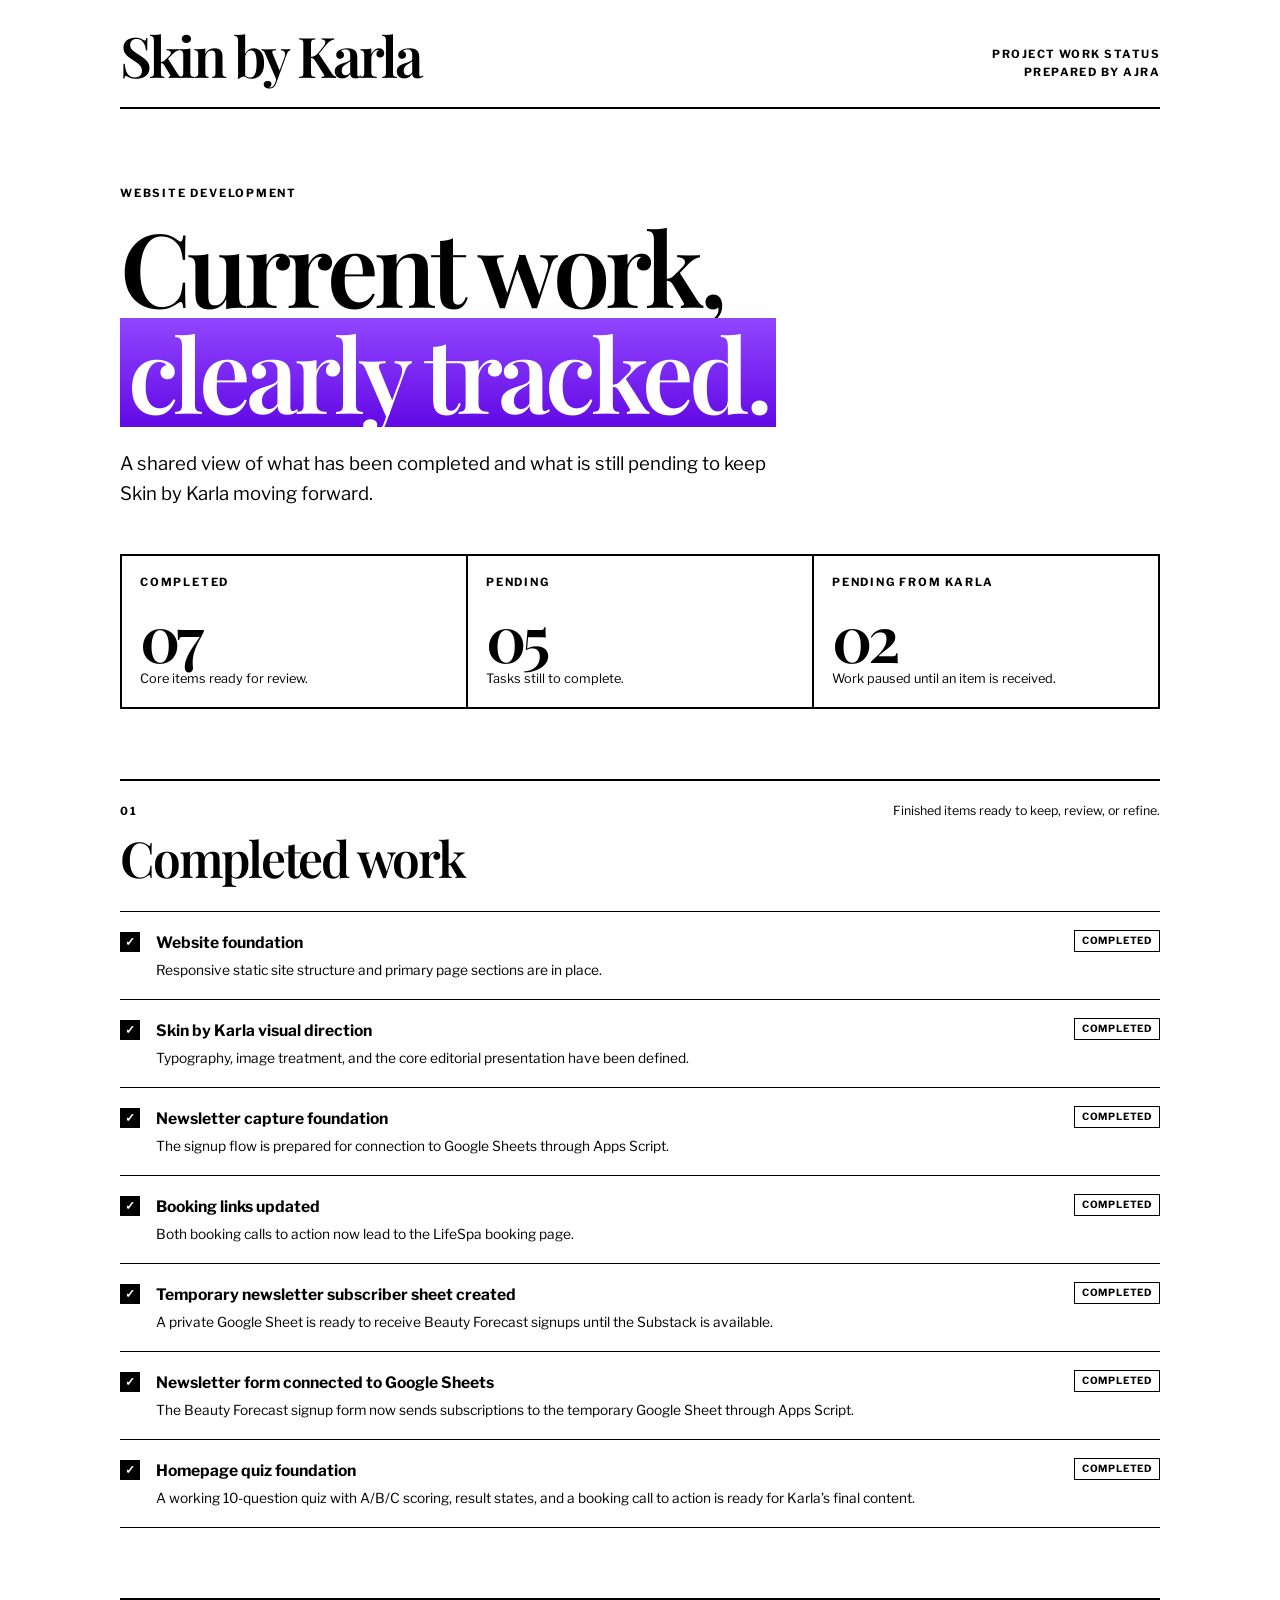
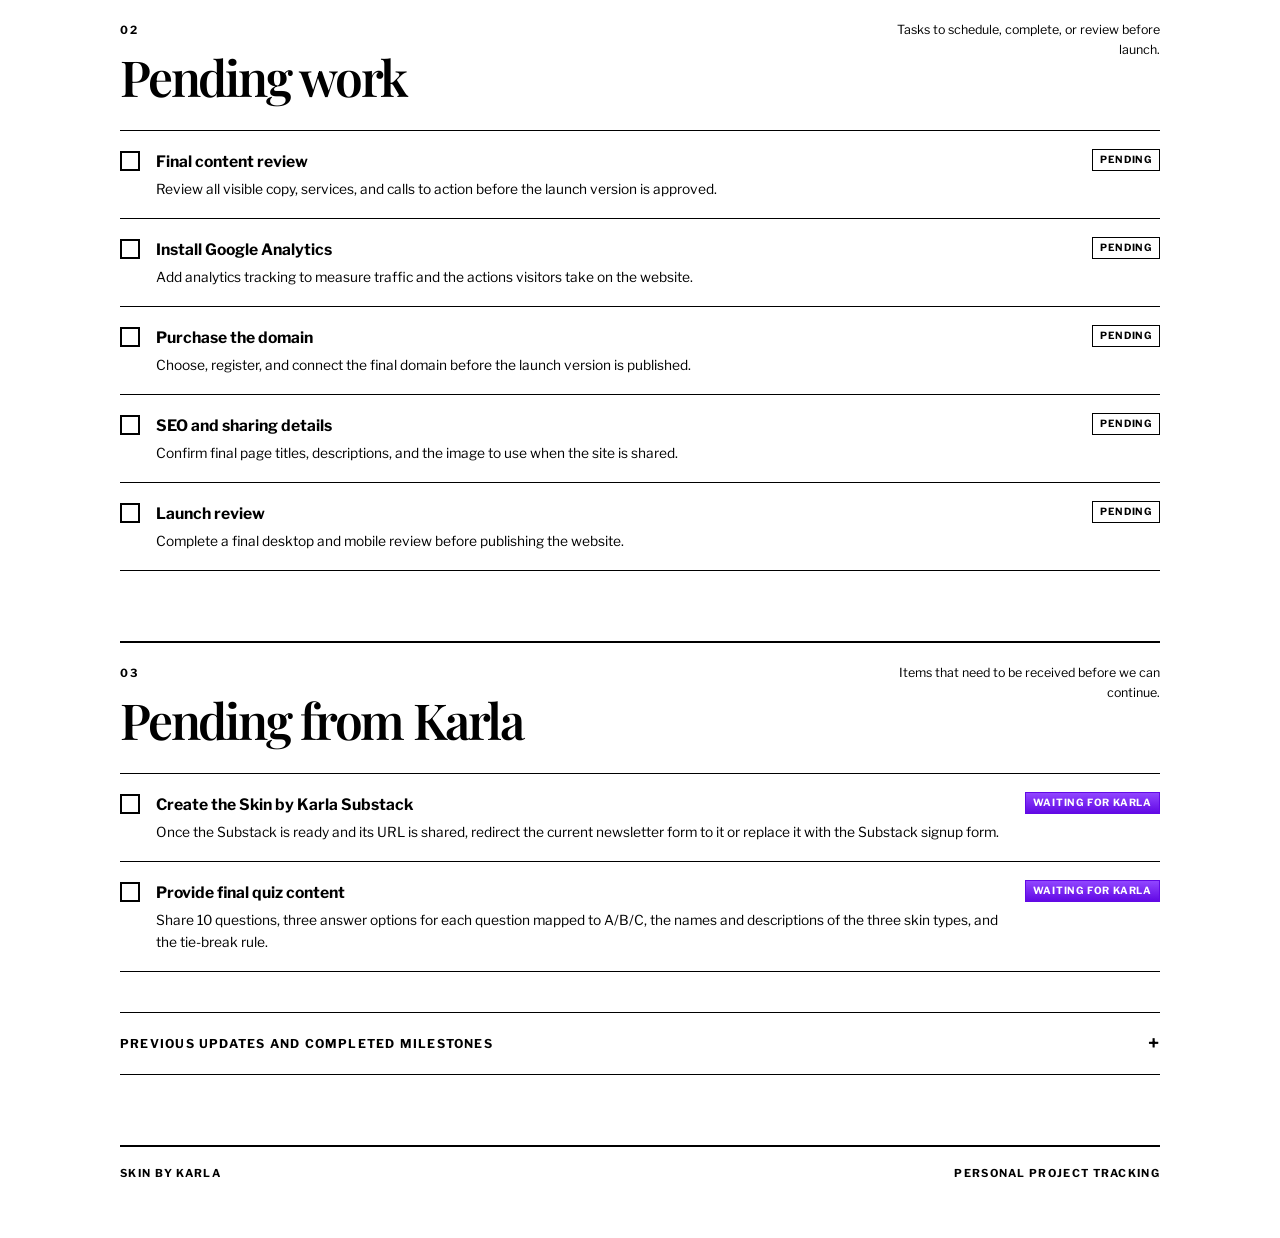
==== work-status.html @ 8db3fab6 "Add newsletter capture and skin quiz" ====
<!doctype html>
<html lang="en">
  <head>
    <meta charset="utf-8">
    <meta name="viewport" content="width=device-width, initial-scale=1">
    <meta name="robots" content="noindex, nofollow">
    <title>Skin by Karla | Work Status</title>
    <link rel="preconnect" href="https://fonts.googleapis.com">
    <link rel="preconnect" href="https://fonts.gstatic.com" crossorigin>
    <link
      href="https://fonts.googleapis.com/css2?family=Libre+Franklin:wght@400;500;600;700&family=Playfair+Display:wght@500;600;700&display=swap"
      rel="stylesheet">
    <style>
      :root {
        --black: #000;
        --white: #fff;
        --accent: linear-gradient(180deg, #9146ff 0%, #6209e5 100%);
        --serif: "Playfair Display", Georgia, serif;
        --sans: "Libre Franklin", Arial, sans-serif;
      }

      * {
        box-sizing: border-box;
      }

      html {
        background: var(--white);
        color: var(--black);
        font-family: var(--sans);
      }

      body {
        margin: 0;
        background: var(--white);
        color: var(--black);
        font-size: 16px;
        line-height: 1.6;
        -webkit-font-smoothing: antialiased;
      }

      a {
        color: var(--black);
        text-decoration-color: #6209e5;
        text-decoration-thickness: 2px;
        text-underline-offset: 3px;
      }

      a:hover,
      a:focus-visible {
        color: #6209e5;
      }

      .page {
        width: min(100% - 40px, 1040px);
        margin: 0 auto;
        padding: 28px 0 56px;
      }

      .header {
        display: flex;
        align-items: flex-end;
        justify-content: space-between;
        gap: 24px;
        padding-bottom: 26px;
        border-bottom: 2px solid var(--black);
      }

      .brand {
        margin: 0;
        font-family: var(--serif);
        font-size: clamp(2rem, 5vw, 3.5rem);
        font-weight: 600;
        letter-spacing: -0.05em;
        line-height: 0.95;
      }

      .meta {
        margin: 0;
        font-size: 0.7rem;
        font-weight: 700;
        letter-spacing: 0.13em;
        line-height: 1.55;
        text-align: right;
        text-transform: uppercase;
      }

      main {
        padding-top: clamp(36px, 7vw, 76px);
      }

      .eyebrow,
      .section-label {
        margin: 0 0 12px;
        font-size: 0.7rem;
        font-weight: 700;
        letter-spacing: 0.16em;
        text-transform: uppercase;
      }

      h1,
      h2,
      h3 {
        margin: 0;
        color: var(--black);
      }

      h1,
      h2 {
        font-family: var(--serif);
        font-weight: 600;
        letter-spacing: -0.045em;
        line-height: 1;
      }

      h1 {
        max-width: 800px;
        font-size: clamp(3rem, 8vw, 6.6rem);
      }

      h2 {
        font-size: clamp(2rem, 4vw, 3.1rem);
      }

      h3 {
        font-family: var(--sans);
        font-size: 0.78rem;
        font-weight: 700;
        letter-spacing: 0.1em;
        text-transform: uppercase;
      }

      .intro {
        max-width: 650px;
        margin: 22px 0 0;
        font-size: clamp(1rem, 1.7vw, 1.16rem);
      }

      .status-overview {
        display: grid;
        grid-template-columns: repeat(3, 1fr);
        margin: 46px 0 0;
        border-top: 2px solid var(--black);
        border-left: 2px solid var(--black);
      }

      .status-card {
        min-height: 150px;
        padding: 18px;
        border-right: 2px solid var(--black);
        border-bottom: 2px solid var(--black);
      }

      .status-card__value {
        display: block;
        margin: 18px 0 4px;
        font-family: var(--serif);
        font-size: clamp(2.8rem, 5vw, 4.5rem);
        font-weight: 600;
        letter-spacing: -0.06em;
        line-height: 0.85;
      }

      .status-card__copy {
        margin: 0;
        font-size: 0.8rem;
      }

      .highlight {
        display: inline-block;
        padding: 3px 8px 4px;
        color: var(--white);
        background: var(--accent);
      }

      .section {
        margin-top: 70px;
        padding-top: 20px;
        border-top: 2px solid var(--black);
      }

      .section-heading {
        display: flex;
        align-items: baseline;
        justify-content: space-between;
        gap: 24px;
        margin-bottom: 28px;
      }

      .section-note {
        max-width: 300px;
        margin: 0;
        font-size: 0.78rem;
        text-align: right;
      }

      .task-list {
        margin: 0;
        padding: 0;
        list-style: none;
        border-top: 1px solid var(--black);
      }

      .task {
        display: grid;
        grid-template-columns: auto minmax(0, 1fr) auto;
        gap: 16px;
        align-items: start;
        padding: 18px 0;
        border-bottom: 1px solid var(--black);
      }

      .task-marker {
        display: grid;
        place-items: center;
        width: 20px;
        height: 20px;
        margin-top: 2px;
        border: 2px solid var(--black);
        font-size: 0.75rem;
        font-weight: 700;
        line-height: 1;
      }

      .task--done .task-marker {
        color: var(--white);
        background: var(--black);
      }

      .task-title,
      .task-copy {
        margin: 0;
      }

      .task-title {
        font-size: 0.98rem;
        font-weight: 700;
      }

      .task-copy {
        margin-top: 4px;
        font-size: 0.86rem;
      }

      .task-status {
        padding: 4px 7px;
        border: 1px solid var(--black);
        font-size: 0.62rem;
        font-weight: 700;
        letter-spacing: 0.08em;
        line-height: 1.2;
        text-align: center;
        text-transform: uppercase;
        white-space: nowrap;
      }

      .task-status--client {
        color: var(--white);
        border-color: #6209e5;
        background: var(--accent);
      }

      .archive {
        margin-top: 40px;
        border-top: 1px solid var(--black);
        border-bottom: 1px solid var(--black);
      }

      .archive summary {
        display: flex;
        align-items: center;
        justify-content: space-between;
        gap: 18px;
        padding: 15px 0;
        cursor: pointer;
        font-size: 0.76rem;
        font-weight: 700;
        letter-spacing: 0.1em;
        list-style: none;
        text-transform: uppercase;
      }

      .archive summary::-webkit-details-marker {
        display: none;
      }

      .archive summary::after {
        content: "+";
        font-size: 1.2rem;
      }

      .archive[open] summary::after {
        content: "−";
      }

      .archive__content {
        padding: 4px 0 22px;
      }

      .archive__content p {
        max-width: 700px;
        margin: 0;
        font-size: 0.9rem;
      }

      .footer {
        display: flex;
        justify-content: space-between;
        gap: 20px;
        margin-top: 70px;
        padding-top: 18px;
        border-top: 2px solid var(--black);
        font-size: 0.68rem;
        font-weight: 700;
        letter-spacing: 0.12em;
        text-transform: uppercase;
      }

      @media (max-width: 700px) {
        .page {
          width: min(100% - 28px, 1040px);
          padding-top: 20px;
        }

        .header,
        .section-heading,
        .footer {
          align-items: flex-start;
          flex-direction: column;
        }

        .meta,
        .section-note {
          text-align: left;
        }

        .status-overview {
          grid-template-columns: 1fr;
        }

        .section {
          margin-top: 52px;
        }

        .task {
          grid-template-columns: auto minmax(0, 1fr);
        }

        .task-status {
          grid-column: 2;
          justify-self: start;
          margin-top: -8px;
        }
      }

      @media print {
        .page {
          width: auto;
          padding: 0;
        }

        .section {
          break-inside: avoid;
        }
      }
    </style>
  </head>
  <body>
    <div class="page">
      <header class="header">
        <p class="brand">Skin by Karla</p>
        <p class="meta">Project work status<br>Prepared by AJRA</p>
      </header>

      <main>
        <p class="eyebrow">Website development</p>
        <h1>Current work,<br><span class="highlight">clearly tracked.</span></h1>
        <p class="intro">
          A shared view of what has been completed and what is still pending to
          keep Skin by Karla moving forward.
        </p>

        <section class="status-overview" aria-label="Project overview">
          <article class="status-card">
            <p class="section-label">Completed</p>
            <strong class="status-card__value">07</strong>
            <p class="status-card__copy">Core items ready for review.</p>
          </article>
          <article class="status-card">
            <p class="section-label">Pending</p>
            <strong class="status-card__value">05</strong>
            <p class="status-card__copy">Tasks still to complete.</p>
          </article>
          <article class="status-card">
            <p class="section-label">Pending from Karla</p>
            <strong class="status-card__value">02</strong>
            <p class="status-card__copy">Work paused until an item is received.</p>
          </article>
        </section>

        <section class="section" aria-labelledby="completed-title">
          <div class="section-heading">
            <div>
              <p class="section-label">01</p>
              <h2 id="completed-title">Completed work</h2>
            </div>
            <p class="section-note">Finished items ready to keep, review, or refine.</p>
          </div>
          <ul class="task-list">
            <li class="task task--done">
              <span class="task-marker" aria-label="Completed">✓</span>
              <div>
                <p class="task-title">Website foundation</p>
                <p class="task-copy">Responsive static site structure and primary page sections are in place.</p>
              </div>
              <span class="task-status">Completed</span>
            </li>
            <li class="task task--done">
              <span class="task-marker" aria-label="Completed">✓</span>
              <div>
                <p class="task-title">Skin by Karla visual direction</p>
                <p class="task-copy">Typography, image treatment, and the core editorial presentation have been defined.</p>
              </div>
              <span class="task-status">Completed</span>
            </li>
            <li class="task task--done">
              <span class="task-marker" aria-label="Completed">✓</span>
              <div>
                <p class="task-title">Newsletter capture foundation</p>
                <p class="task-copy">The signup flow is prepared for connection to Google Sheets through Apps Script.</p>
              </div>
              <span class="task-status">Completed</span>
            </li>
            <li class="task task--done">
              <span class="task-marker" aria-label="Completed">✓</span>
              <div>
                <p class="task-title">Booking links updated</p>
                <p class="task-copy">Both booking calls to action now lead to the LifeSpa booking page.</p>
              </div>
              <span class="task-status">Completed</span>
            </li>
            <li class="task task--done">
              <span class="task-marker" aria-label="Completed">✓</span>
              <div>
                <p class="task-title">Temporary newsletter subscriber sheet created</p>
                <p class="task-copy">A private Google Sheet is ready to receive Beauty Forecast signups until the Substack is available.</p>
              </div>
              <span class="task-status">Completed</span>
            </li>
            <li class="task task--done">
              <span class="task-marker" aria-label="Completed">✓</span>
              <div>
                <p class="task-title">Newsletter form connected to Google Sheets</p>
                <p class="task-copy">The Beauty Forecast signup form now sends subscriptions to the temporary Google Sheet through Apps Script.</p>
              </div>
              <span class="task-status">Completed</span>
            </li>
            <li class="task task--done">
              <span class="task-marker" aria-label="Completed">✓</span>
              <div>
                <p class="task-title">Homepage quiz foundation</p>
                <p class="task-copy">A working 10-question quiz with A/B/C scoring, result states, and a booking call to action is ready for Karla’s final content.</p>
              </div>
              <span class="task-status">Completed</span>
            </li>
          </ul>
        </section>

        <section class="section" aria-labelledby="pending-title">
          <div class="section-heading">
            <div>
              <p class="section-label">02</p>
              <h2 id="pending-title">Pending work</h2>
            </div>
            <p class="section-note">Tasks to schedule, complete, or review before launch.</p>
          </div>
          <ul class="task-list">
            <li class="task">
              <span class="task-marker" aria-label="Pending"></span>
              <div>
                <p class="task-title">Final content review</p>
                <p class="task-copy">Review all visible copy, services, and calls to action before the launch version is approved.</p>
              </div>
              <span class="task-status">Pending</span>
            </li>
            <li class="task">
              <span class="task-marker" aria-label="Pending"></span>
              <div>
                <p class="task-title">Install Google Analytics</p>
                <p class="task-copy">Add analytics tracking to measure traffic and the actions visitors take on the website.</p>
              </div>
              <span class="task-status">Pending</span>
            </li>
            <li class="task">
              <span class="task-marker" aria-label="Pending"></span>
              <div>
                <p class="task-title">Purchase the domain</p>
                <p class="task-copy">Choose, register, and connect the final domain before the launch version is published.</p>
              </div>
              <span class="task-status">Pending</span>
            </li>
            <li class="task">
              <span class="task-marker" aria-label="Pending"></span>
              <div>
                <p class="task-title">SEO and sharing details</p>
                <p class="task-copy">Confirm final page titles, descriptions, and the image to use when the site is shared.</p>
              </div>
              <span class="task-status">Pending</span>
            </li>
            <li class="task">
              <span class="task-marker" aria-label="Pending"></span>
              <div>
                <p class="task-title">Launch review</p>
                <p class="task-copy">Complete a final desktop and mobile review before publishing the website.</p>
              </div>
              <span class="task-status">Pending</span>
            </li>
          </ul>
        </section>

        <section class="section" aria-labelledby="karla-pending-title">
          <div class="section-heading">
            <div>
              <p class="section-label">03</p>
              <h2 id="karla-pending-title">Pending from Karla</h2>
            </div>
            <p class="section-note">Items that need to be received before we can continue.</p>
          </div>
          <ul class="task-list">
            <li class="task">
              <span class="task-marker" aria-label="Waiting for Karla"></span>
              <div>
                <p class="task-title">Create the Skin by Karla Substack</p>
                <p class="task-copy">Once the Substack is ready and its URL is shared, redirect the current newsletter form to it or replace it with the Substack signup form.</p>
              </div>
              <span class="task-status task-status--client">Waiting for Karla</span>
            </li>
            <li class="task">
              <span class="task-marker" aria-label="Waiting for Karla"></span>
              <div>
                <p class="task-title">Provide final quiz content</p>
                <p class="task-copy">Share 10 questions, three answer options for each question mapped to A/B/C, the names and descriptions of the three skin types, and the tie-break rule.</p>
              </div>
              <span class="task-status task-status--client">Waiting for Karla</span>
            </li>
          </ul>
        </section>

        <details class="archive">
          <summary>Previous updates and completed milestones</summary>
          <div class="archive__content">
            <p>
              Add older meeting notes or superseded tasks here, keeping the main
              page focused only on current work, approvals, and active decisions.
            </p>
          </div>
        </details>
      </main>

      <footer class="footer">
        <span>Skin by Karla</span>
        <span>Personal project tracking</span>
      </footer>
    </div>
  </body>
</html>
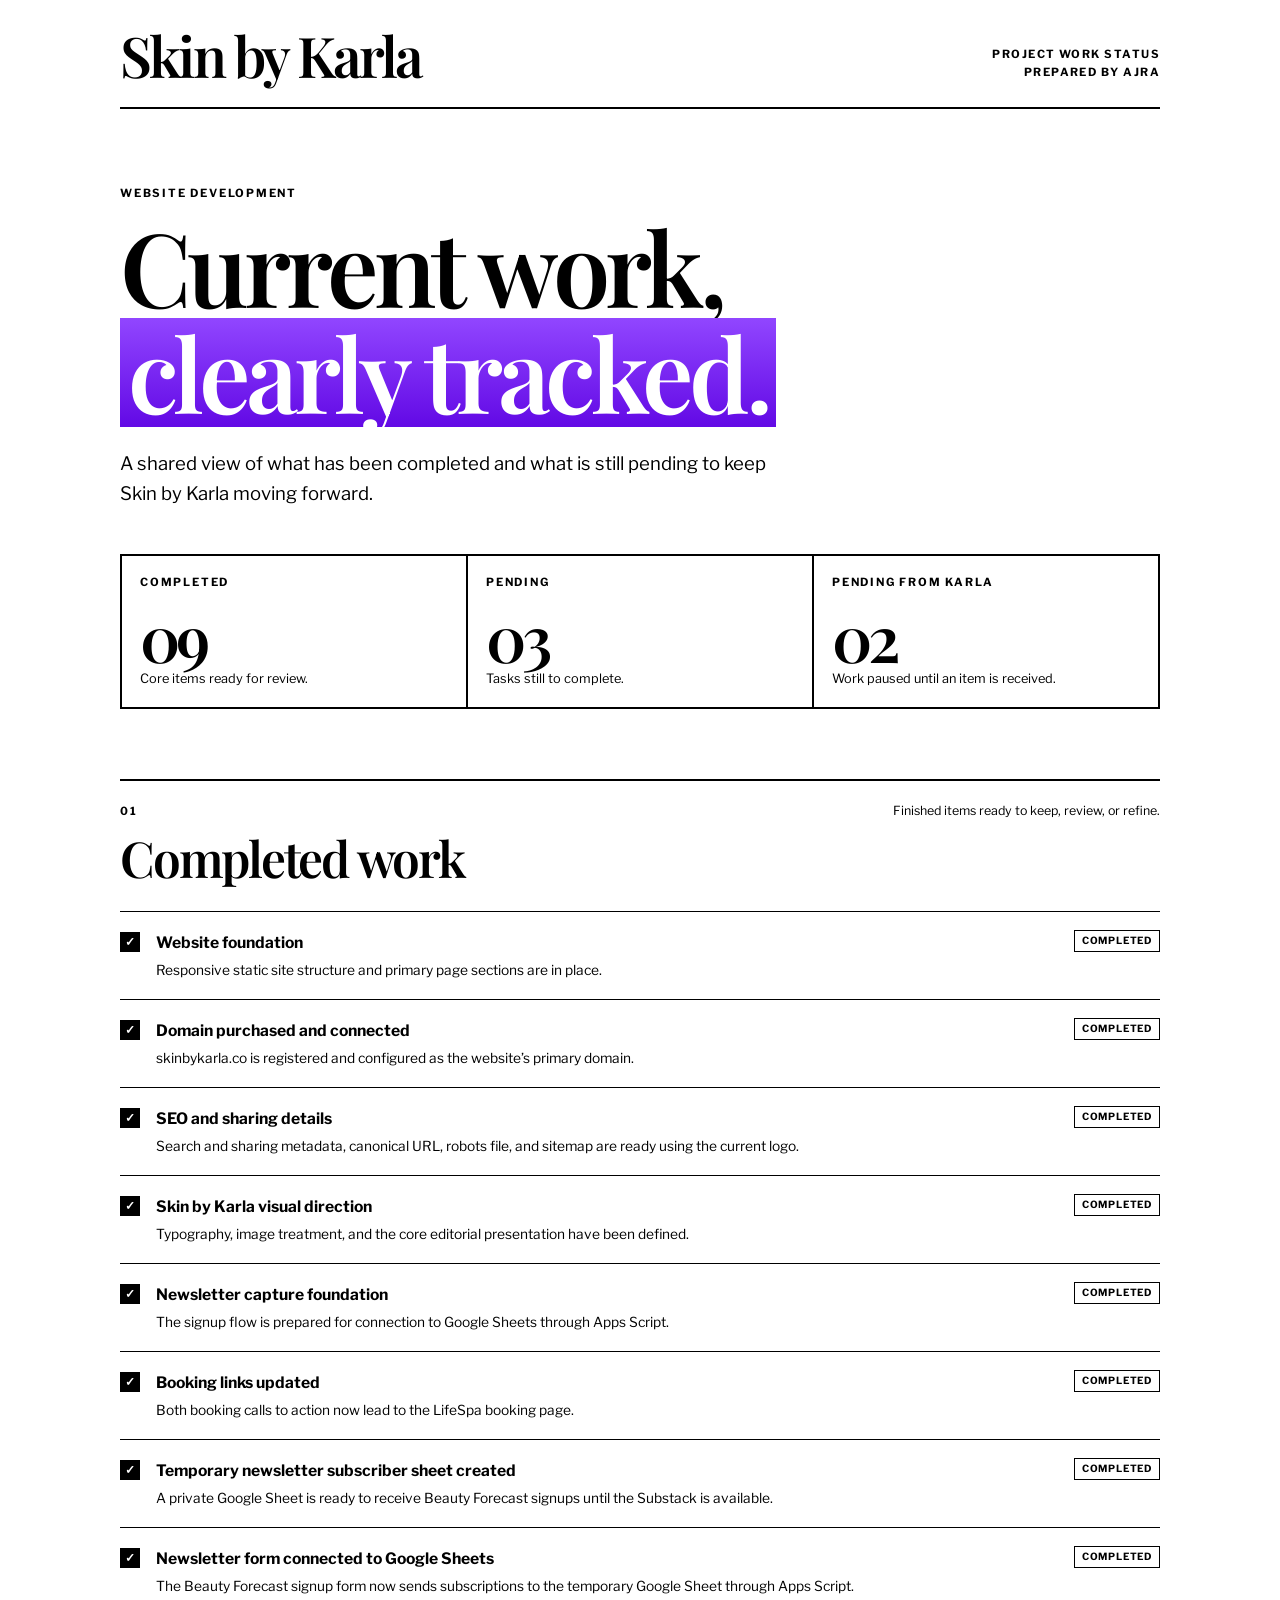
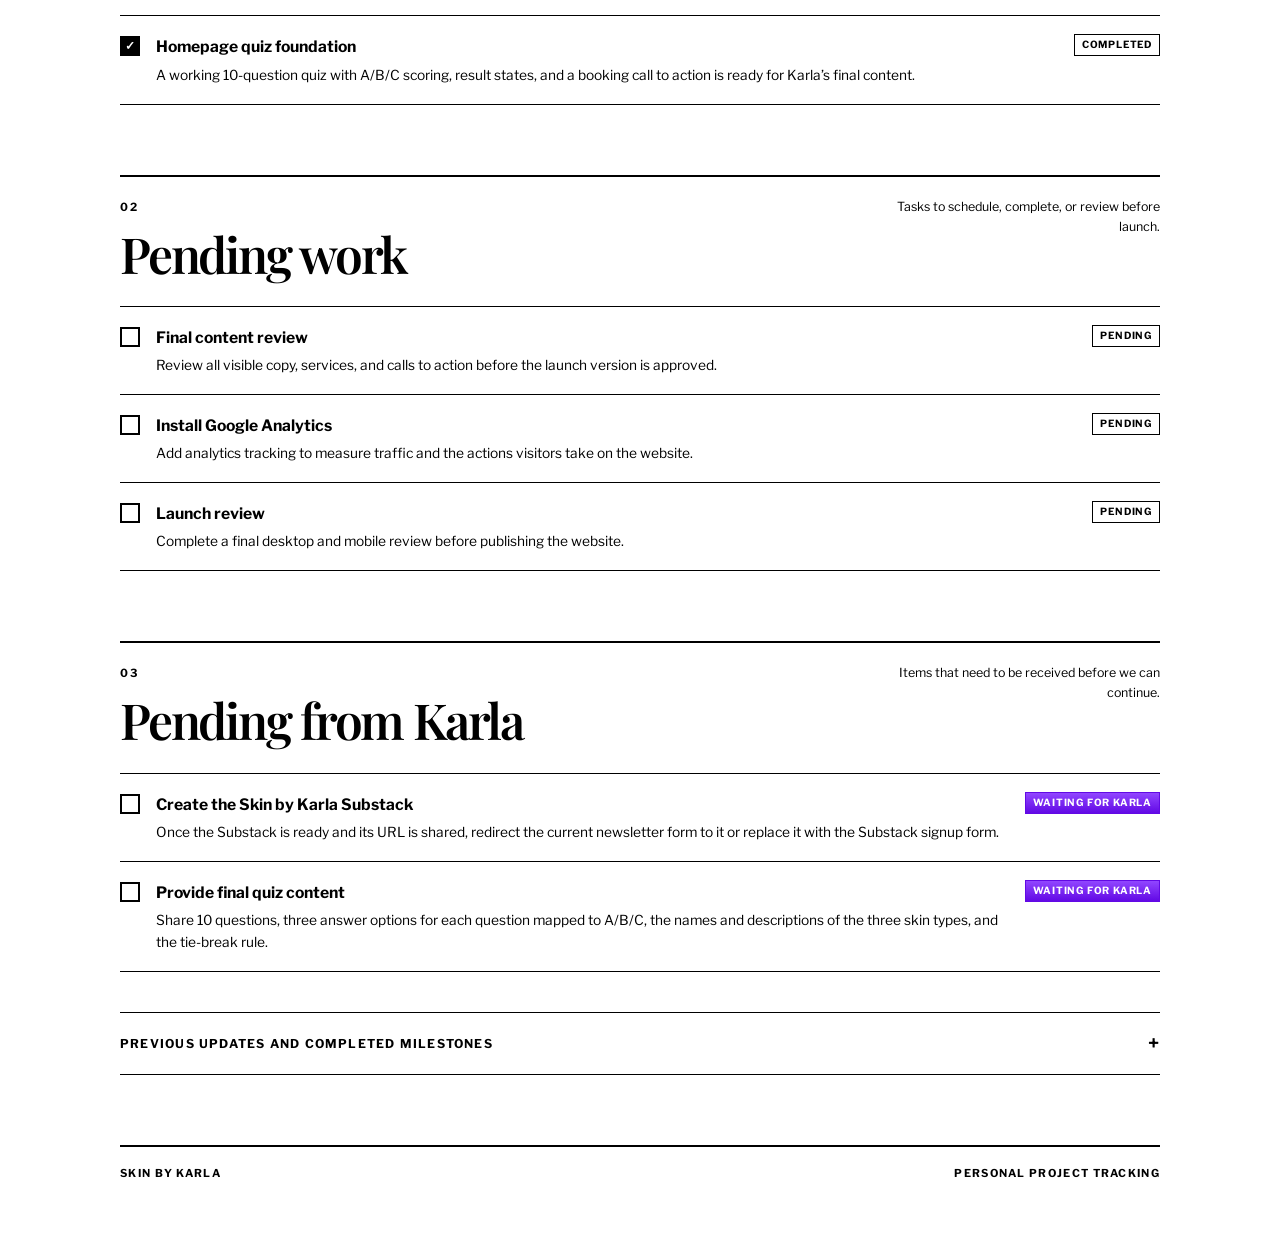
==== commit b5d648d7: "Configure skinbykarla.co domain" ====
--- a/work-status.html
+++ b/work-status.html
@@ -382,12 +382,12 @@
         <section class="status-overview" aria-label="Project overview">
           <article class="status-card">
             <p class="section-label">Completed</p>
-            <strong class="status-card__value">07</strong>
+            <strong class="status-card__value">09</strong>
             <p class="status-card__copy">Core items ready for review.</p>
           </article>
           <article class="status-card">
             <p class="section-label">Pending</p>
-            <strong class="status-card__value">05</strong>
+            <strong class="status-card__value">03</strong>
             <p class="status-card__copy">Tasks still to complete.</p>
           </article>
           <article class="status-card">
@@ -411,6 +411,22 @@
               <div>
                 <p class="task-title">Website foundation</p>
                 <p class="task-copy">Responsive static site structure and primary page sections are in place.</p>
+              </div>
+              <span class="task-status">Completed</span>
+            </li>
+            <li class="task task--done">
+              <span class="task-marker" aria-label="Completed">✓</span>
+              <div>
+                <p class="task-title">Domain purchased and connected</p>
+                <p class="task-copy">skinbykarla.co is registered and configured as the website’s primary domain.</p>
+              </div>
+              <span class="task-status">Completed</span>
+            </li>
+            <li class="task task--done">
+              <span class="task-marker" aria-label="Completed">✓</span>
+              <div>
+                <p class="task-title">SEO and sharing details</p>
+                <p class="task-copy">Search and sharing metadata, canonical URL, robots file, and sitemap are ready using the current logo.</p>
               </div>
               <span class="task-status">Completed</span>
             </li>
@@ -493,22 +509,6 @@
             <li class="task">
               <span class="task-marker" aria-label="Pending"></span>
               <div>
-                <p class="task-title">Purchase the domain</p>
-                <p class="task-copy">Choose, register, and connect the final domain before the launch version is published.</p>
-              </div>
-              <span class="task-status">Pending</span>
-            </li>
-            <li class="task">
-              <span class="task-marker" aria-label="Pending"></span>
-              <div>
-                <p class="task-title">SEO and sharing details</p>
-                <p class="task-copy">Confirm final page titles, descriptions, and the image to use when the site is shared.</p>
-              </div>
-              <span class="task-status">Pending</span>
-            </li>
-            <li class="task">
-              <span class="task-marker" aria-label="Pending"></span>
-              <div>
                 <p class="task-title">Launch review</p>
                 <p class="task-copy">Complete a final desktop and mobile review before publishing the website.</p>
               </div>
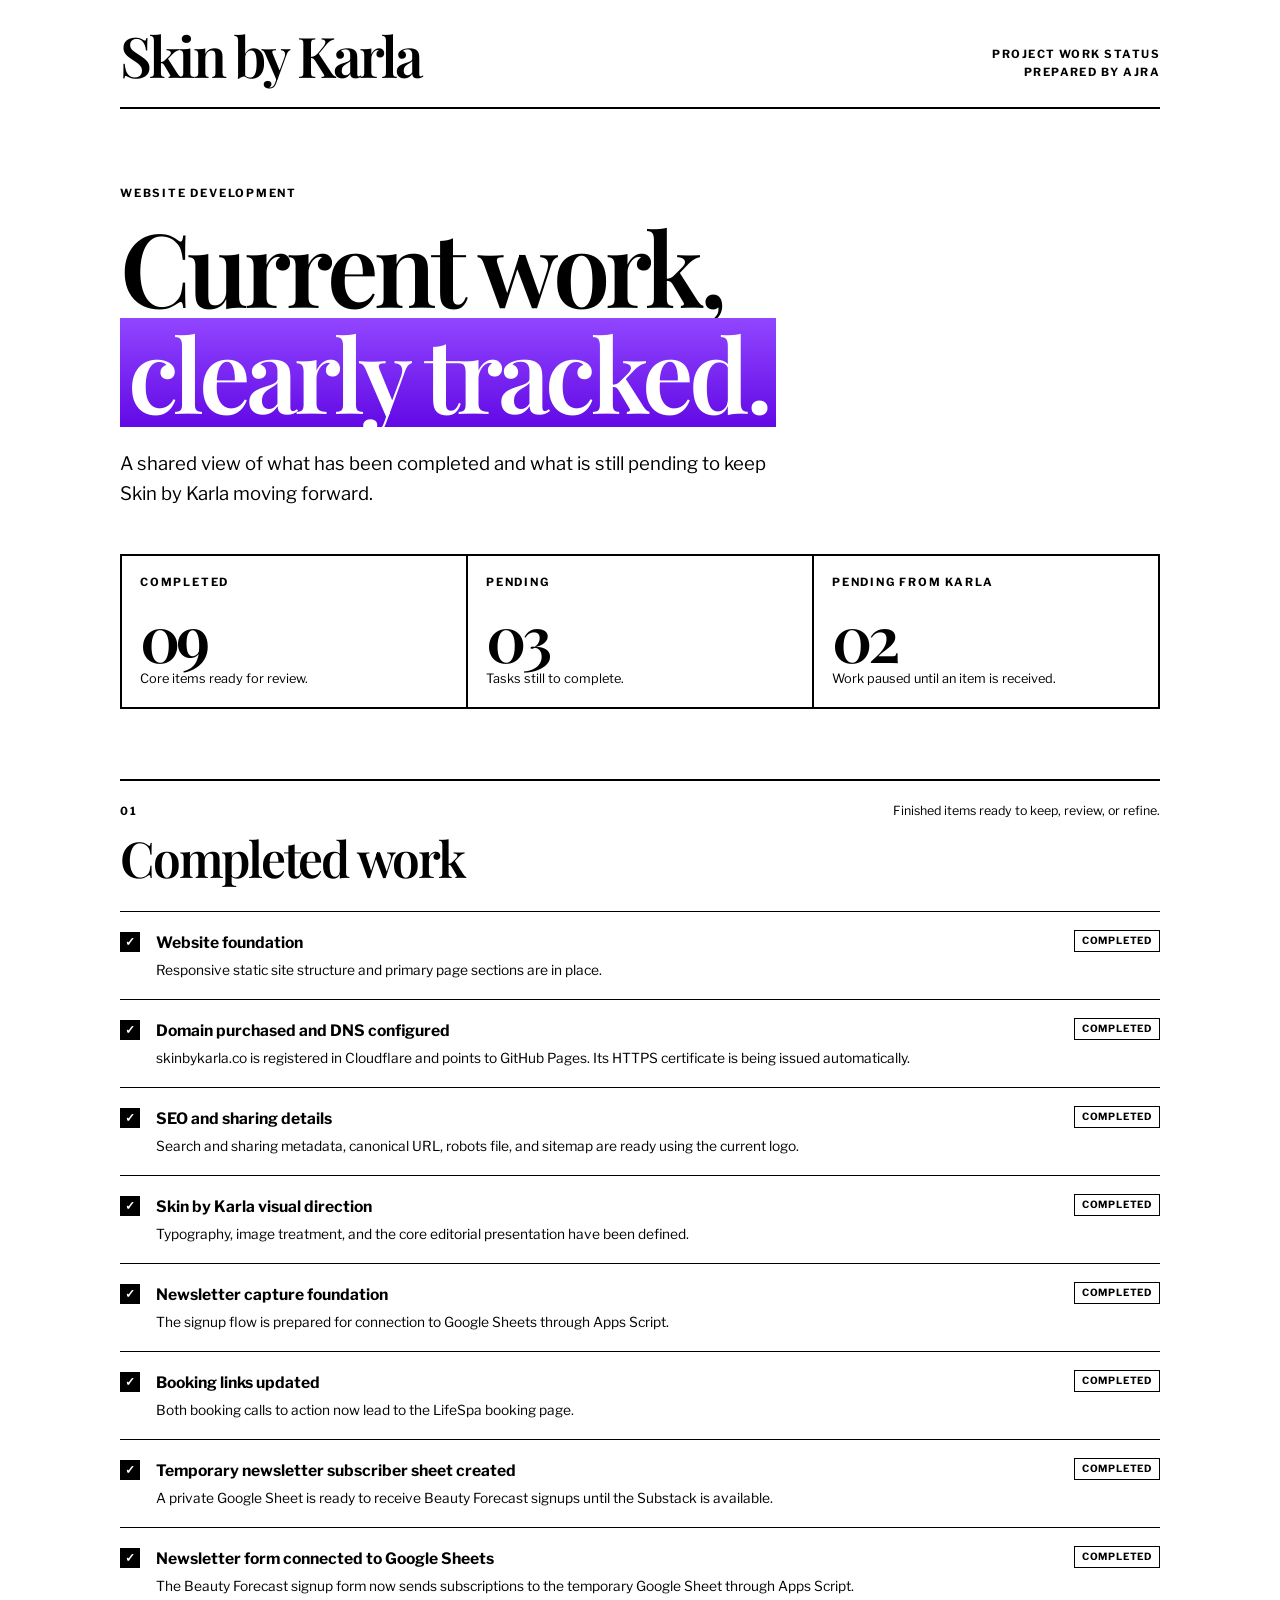
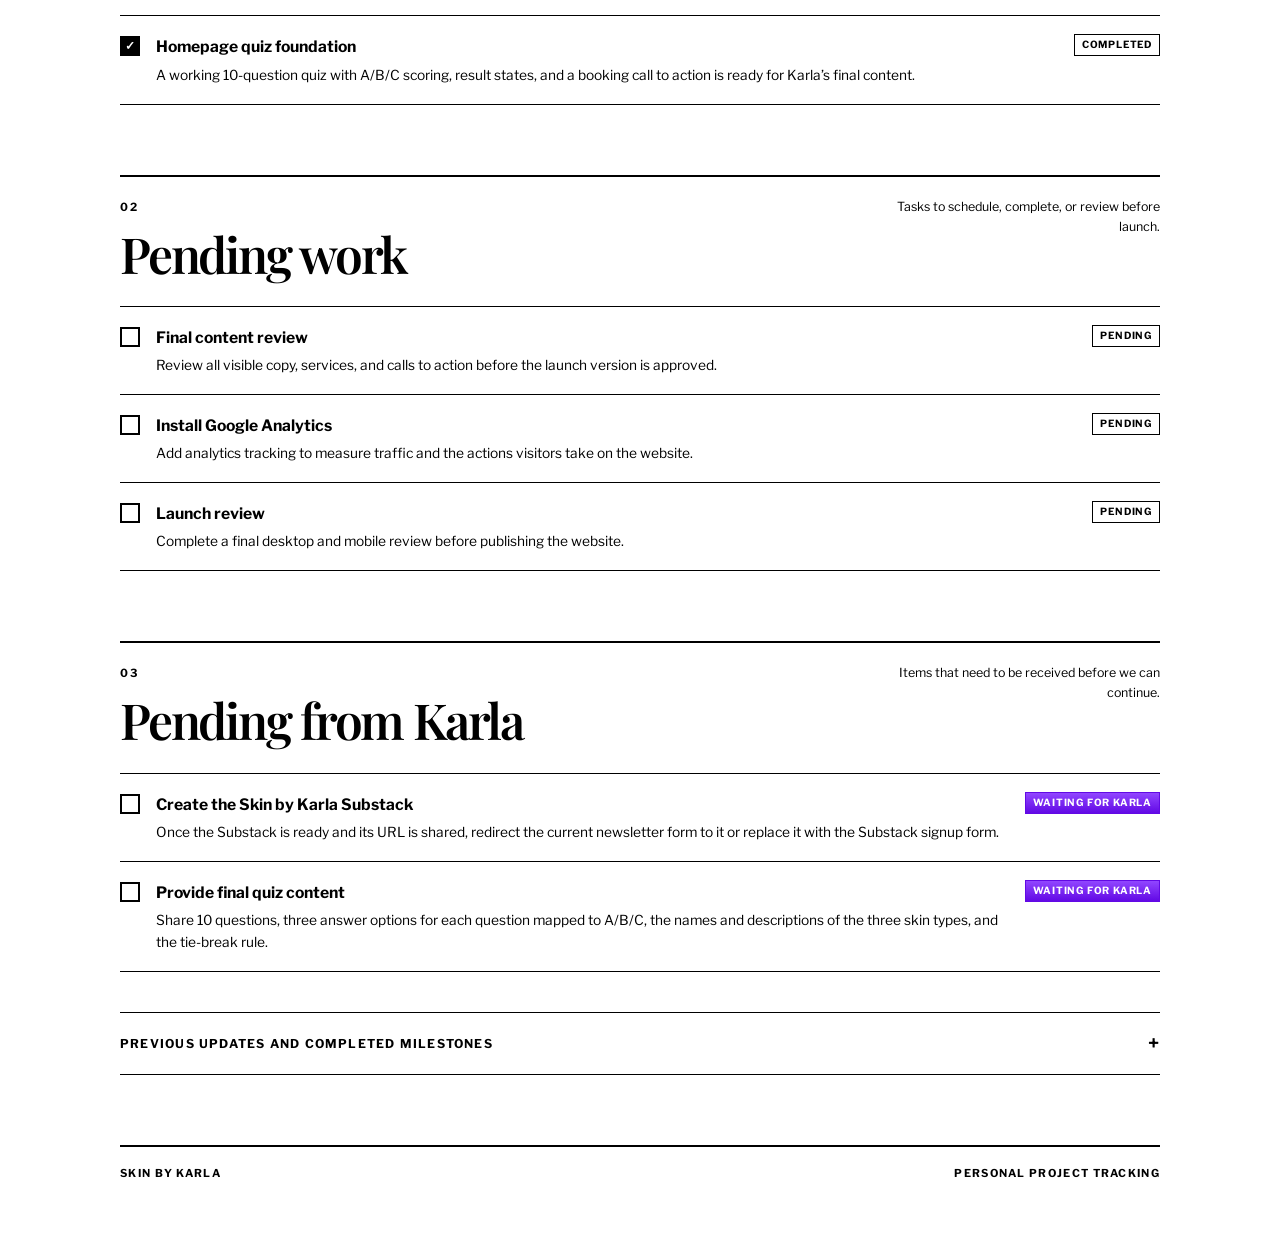
==== commit e3df7f53: "Clarify domain certificate status" ====
--- a/work-status.html
+++ b/work-status.html
@@ -417,8 +417,8 @@
             <li class="task task--done">
               <span class="task-marker" aria-label="Completed">✓</span>
               <div>
-                <p class="task-title">Domain purchased and connected</p>
-                <p class="task-copy">skinbykarla.co is registered and configured as the website’s primary domain.</p>
+                <p class="task-title">Domain purchased and DNS configured</p>
+                <p class="task-copy">skinbykarla.co is registered in Cloudflare and points to GitHub Pages. Its HTTPS certificate is being issued automatically.</p>
               </div>
               <span class="task-status">Completed</span>
             </li>
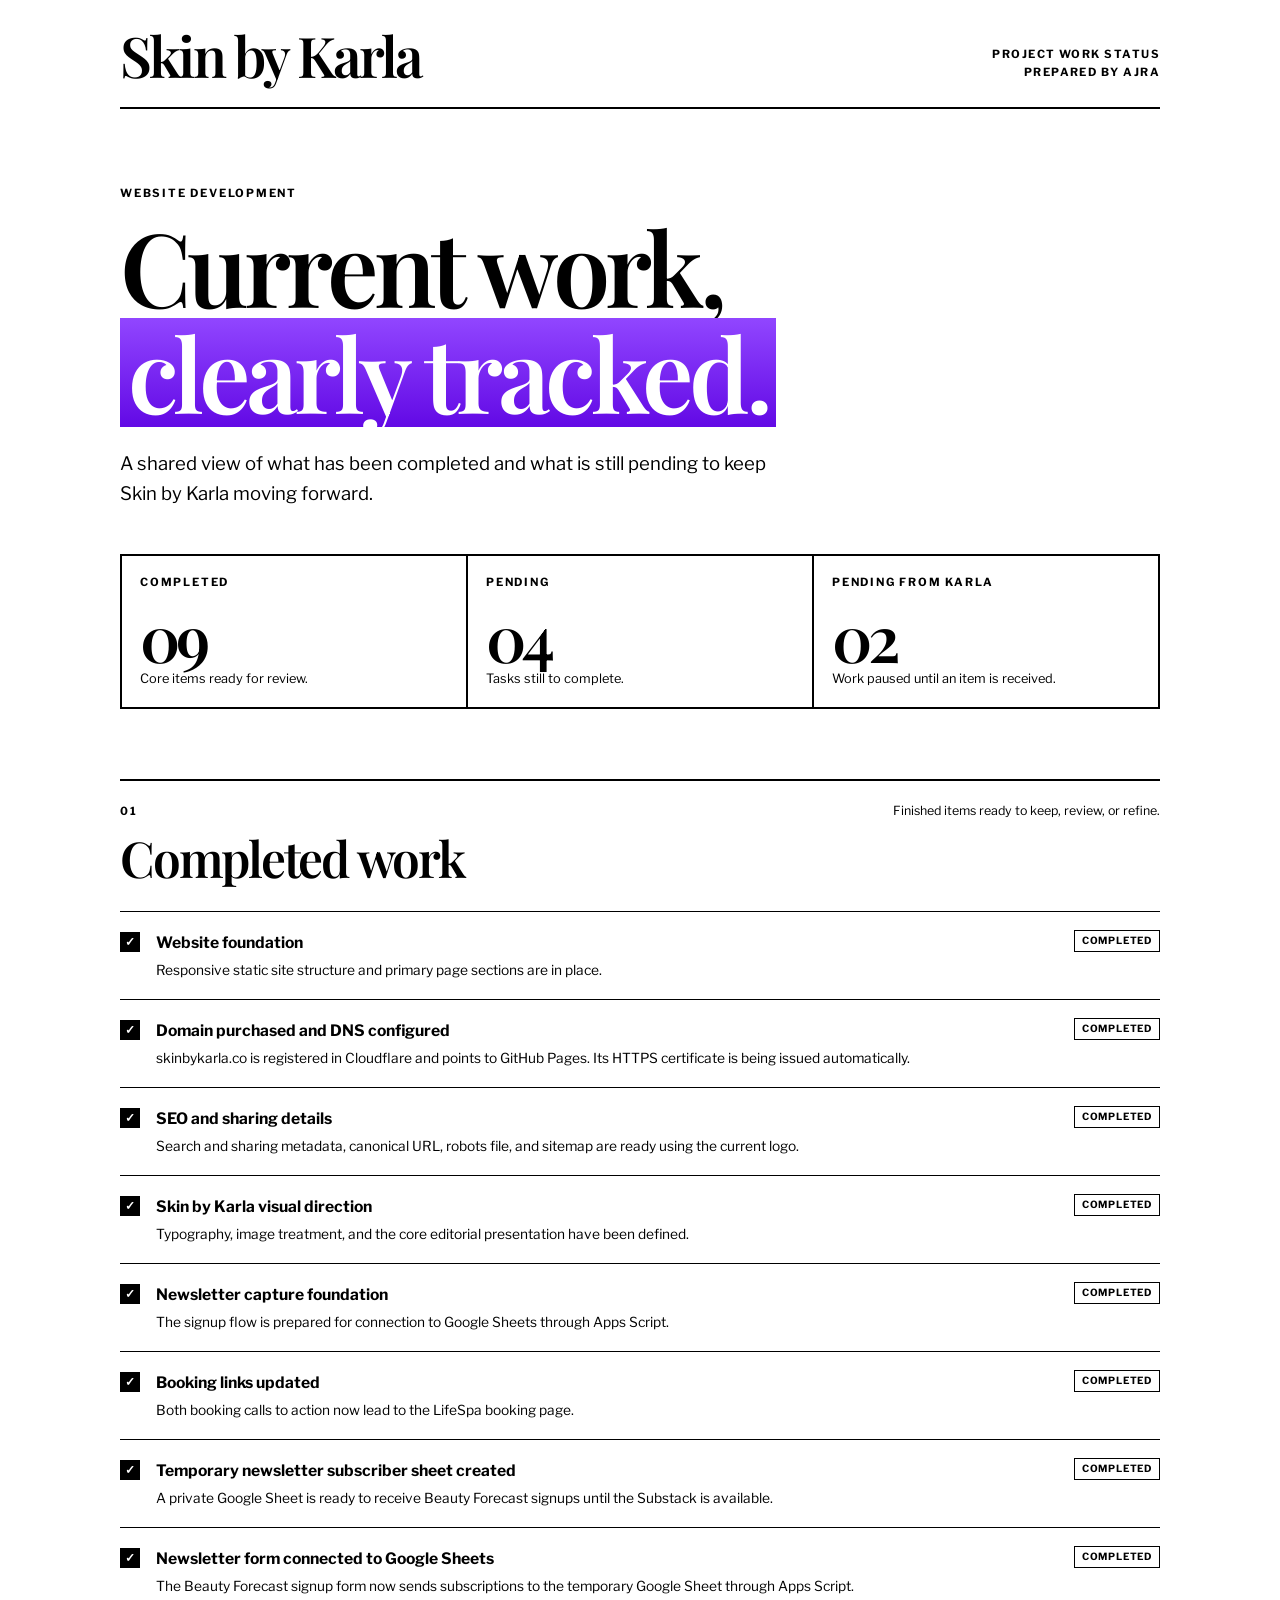
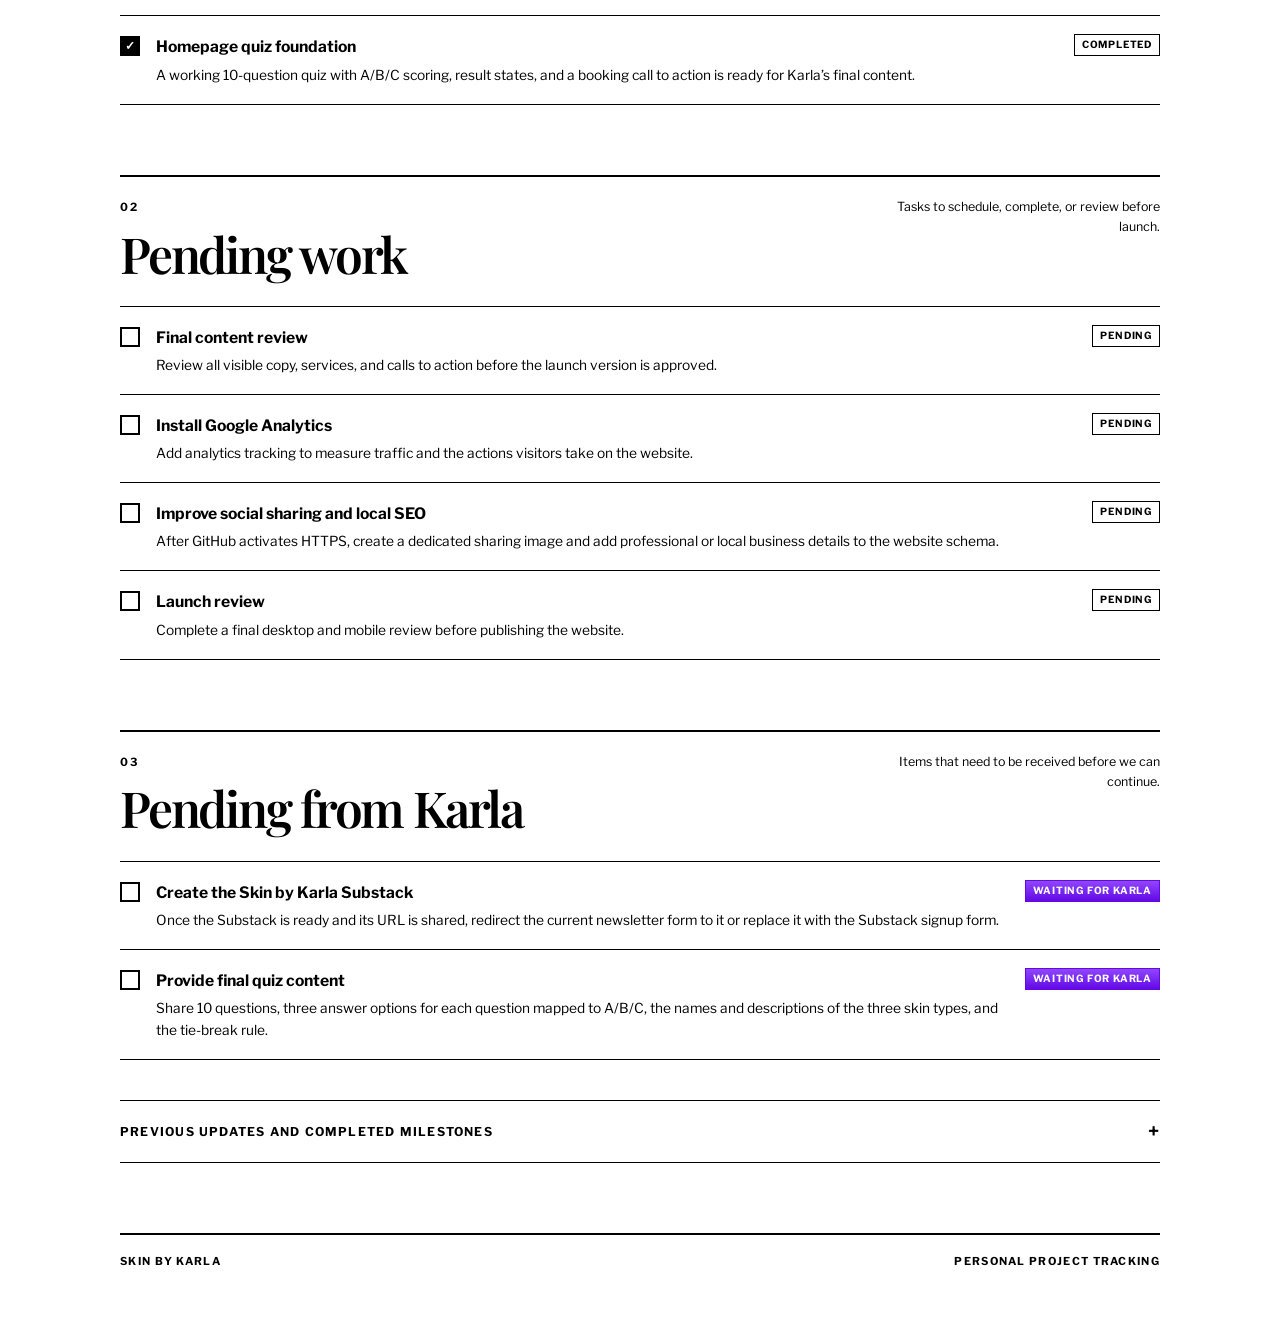
==== commit bea40fe8: "Update work status" ====
--- a/work-status.html
+++ b/work-status.html
@@ -387,7 +387,7 @@
           </article>
           <article class="status-card">
             <p class="section-label">Pending</p>
-            <strong class="status-card__value">03</strong>
+            <strong class="status-card__value">04</strong>
             <p class="status-card__copy">Tasks still to complete.</p>
           </article>
           <article class="status-card">
@@ -509,6 +509,14 @@
             <li class="task">
               <span class="task-marker" aria-label="Pending"></span>
               <div>
+                <p class="task-title">Improve social sharing and local SEO</p>
+                <p class="task-copy">After GitHub activates HTTPS, create a dedicated sharing image and add professional or local business details to the website schema.</p>
+              </div>
+              <span class="task-status">Pending</span>
+            </li>
+            <li class="task">
+              <span class="task-marker" aria-label="Pending"></span>
+              <div>
                 <p class="task-title">Launch review</p>
                 <p class="task-copy">Complete a final desktop and mobile review before publishing the website.</p>
               </div>
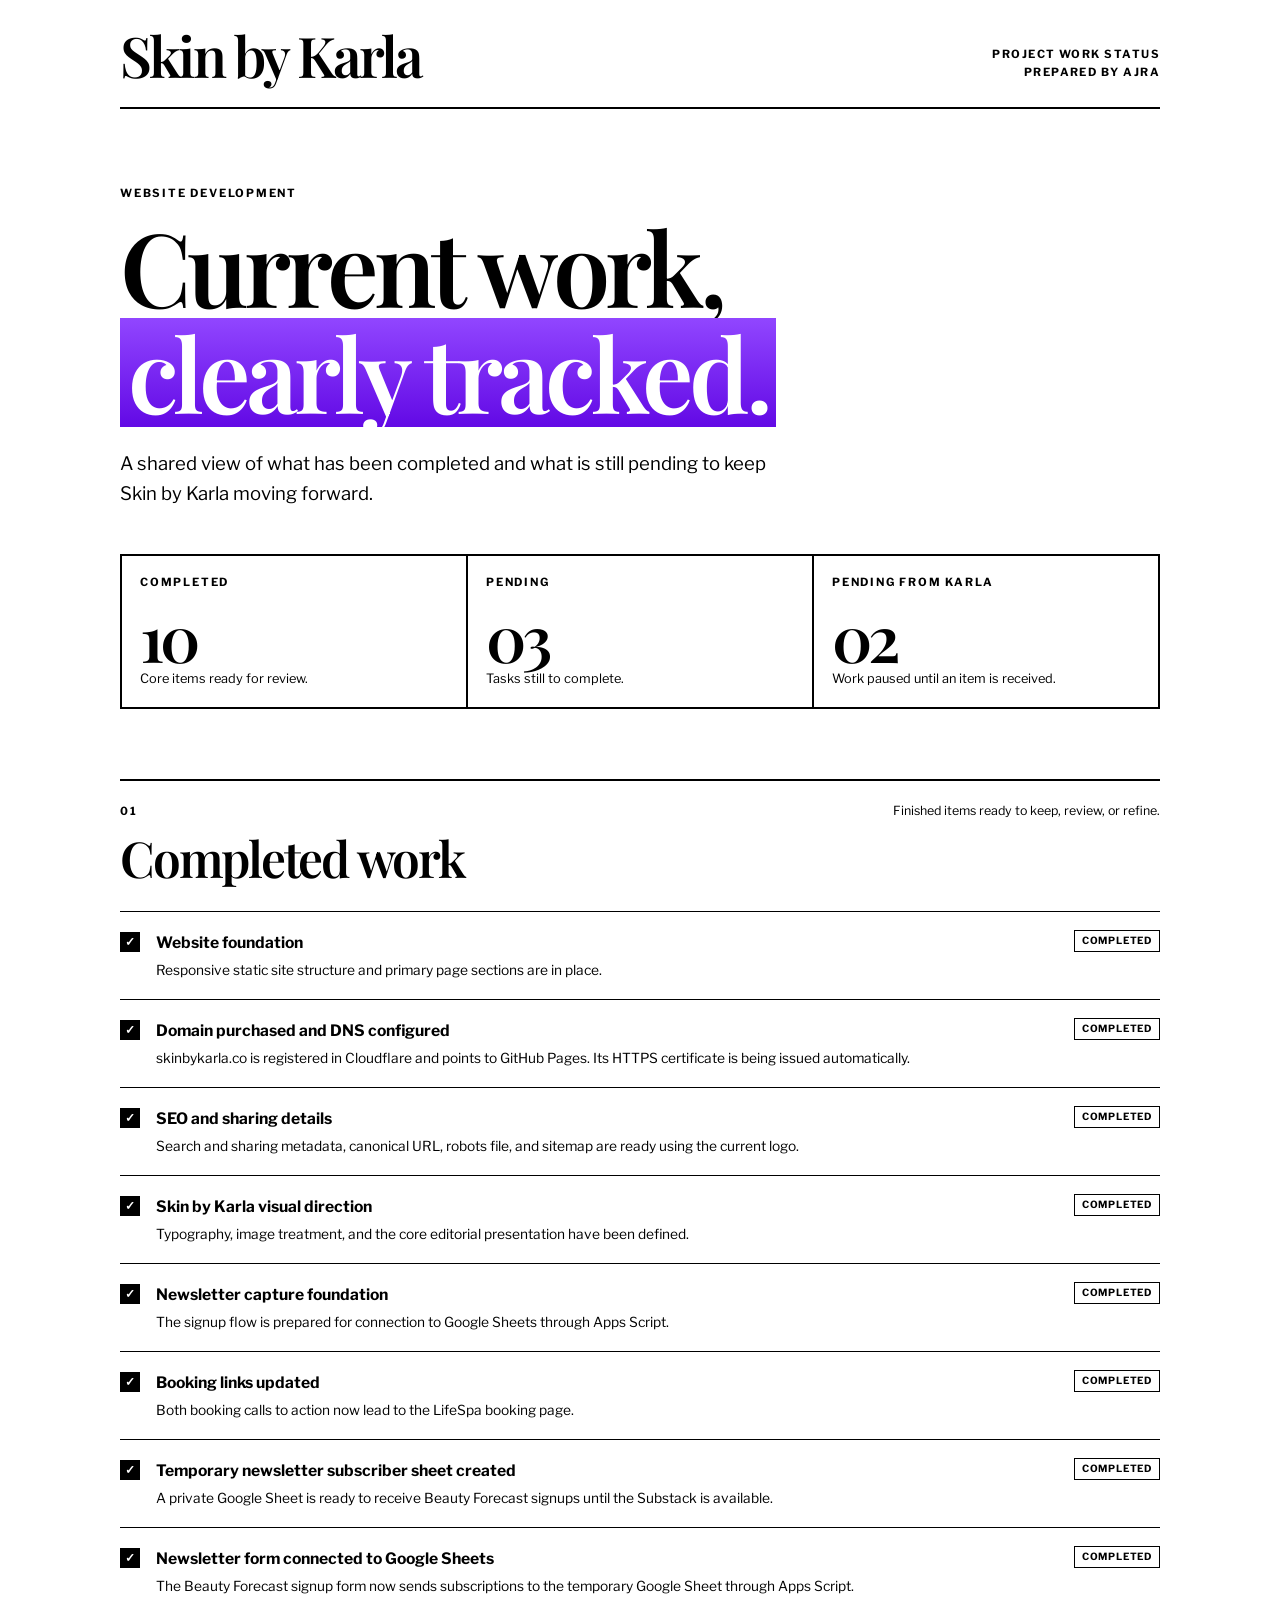
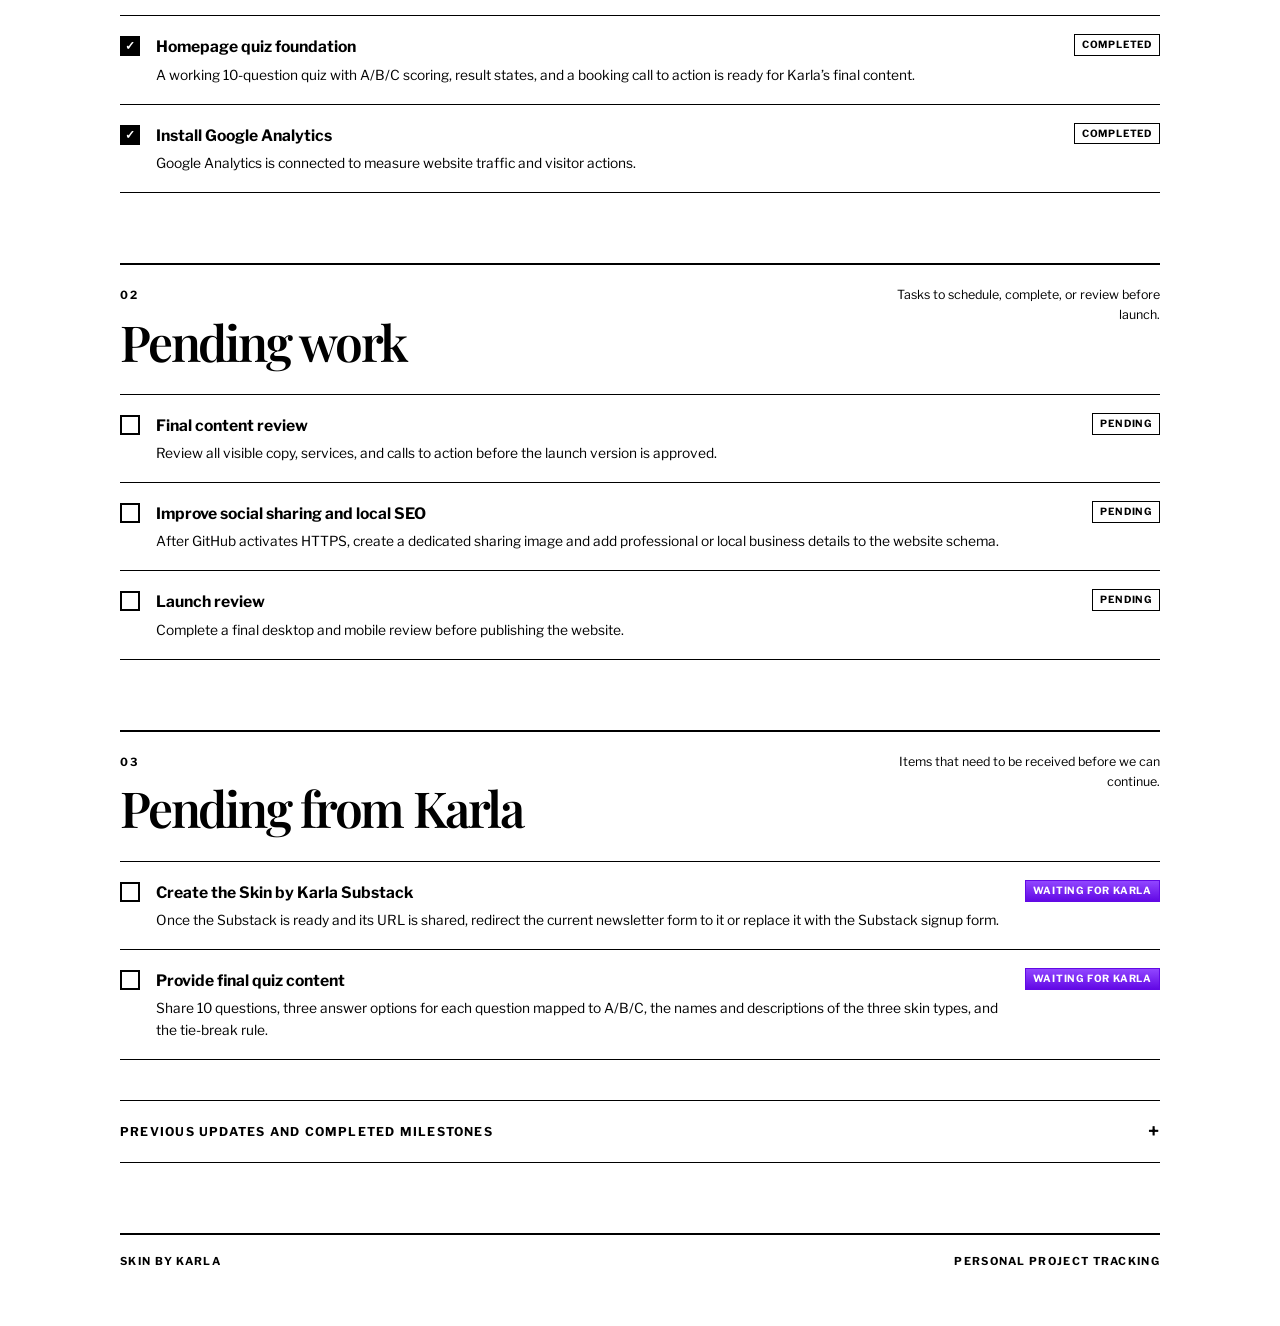
==== commit c7687849: "Mark Analytics installation complete" ====
--- a/work-status.html
+++ b/work-status.html
@@ -382,12 +382,12 @@
         <section class="status-overview" aria-label="Project overview">
           <article class="status-card">
             <p class="section-label">Completed</p>
-            <strong class="status-card__value">09</strong>
+            <strong class="status-card__value">10</strong>
             <p class="status-card__copy">Core items ready for review.</p>
           </article>
           <article class="status-card">
             <p class="section-label">Pending</p>
-            <strong class="status-card__value">04</strong>
+            <strong class="status-card__value">03</strong>
             <p class="status-card__copy">Tasks still to complete.</p>
           </article>
           <article class="status-card">
@@ -475,6 +475,14 @@
               <div>
                 <p class="task-title">Homepage quiz foundation</p>
                 <p class="task-copy">A working 10-question quiz with A/B/C scoring, result states, and a booking call to action is ready for Karla’s final content.</p>
+              </div>
+              <span class="task-status">Completed</span>
+            </li>
+            <li class="task task--done">
+              <span class="task-marker" aria-label="Completed">✓</span>
+              <div>
+                <p class="task-title">Install Google Analytics</p>
+                <p class="task-copy">Google Analytics is connected to measure website traffic and visitor actions.</p>
               </div>
               <span class="task-status">Completed</span>
             </li>
@@ -501,14 +509,6 @@
             <li class="task">
               <span class="task-marker" aria-label="Pending"></span>
               <div>
-                <p class="task-title">Install Google Analytics</p>
-                <p class="task-copy">Add analytics tracking to measure traffic and the actions visitors take on the website.</p>
-              </div>
-              <span class="task-status">Pending</span>
-            </li>
-            <li class="task">
-              <span class="task-marker" aria-label="Pending"></span>
-              <div>
                 <p class="task-title">Improve social sharing and local SEO</p>
                 <p class="task-copy">After GitHub activates HTTPS, create a dedicated sharing image and add professional or local business details to the website schema.</p>
               </div>
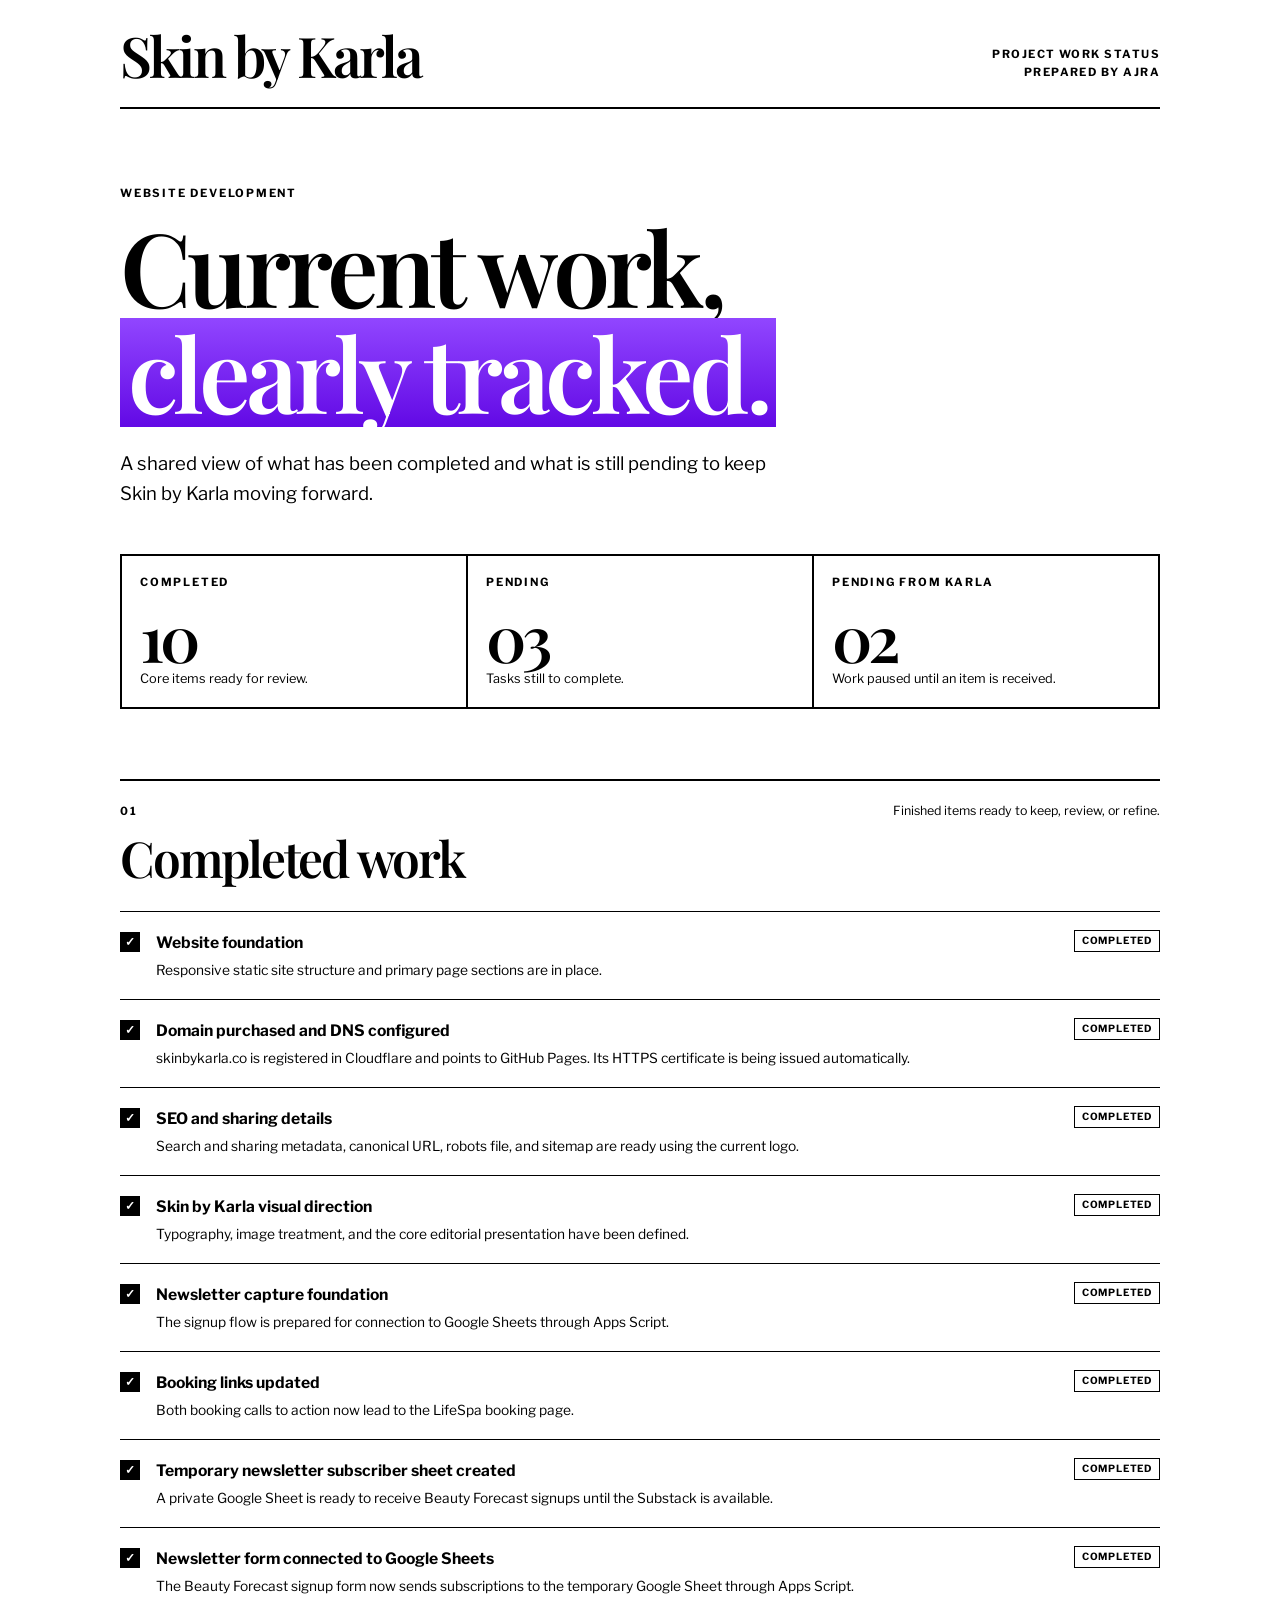
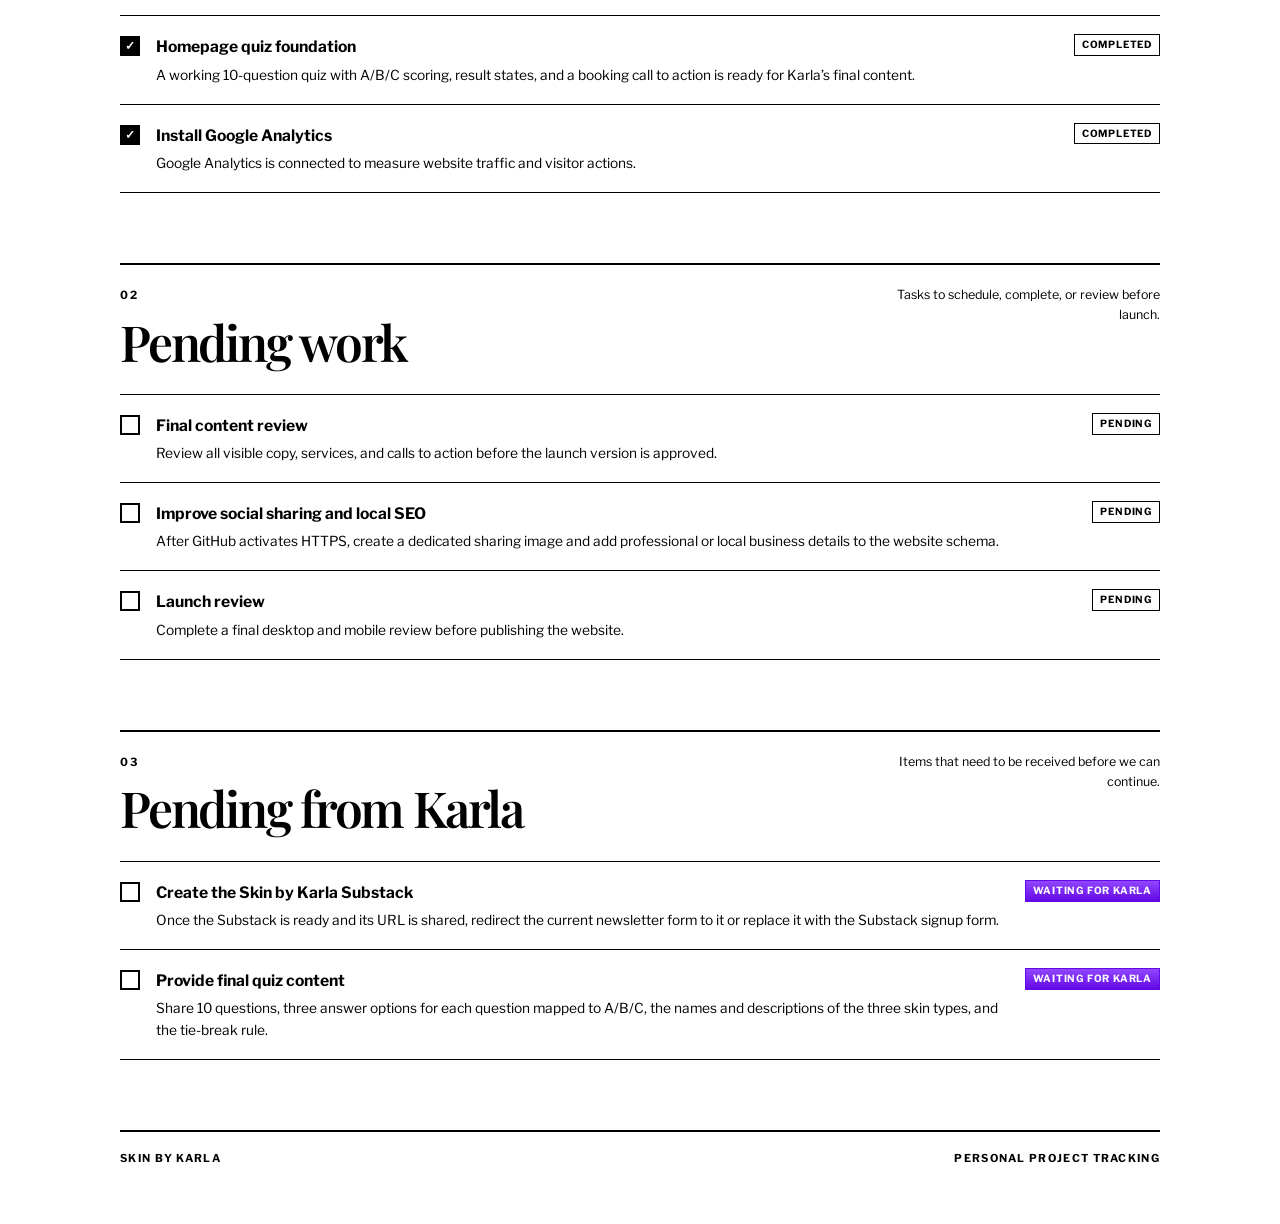
==== commit 0d22747a: "Remove archived updates section" ====
--- a/work-status.html
+++ b/work-status.html
@@ -259,49 +259,6 @@
         background: var(--accent);
       }
 
-      .archive {
-        margin-top: 40px;
-        border-top: 1px solid var(--black);
-        border-bottom: 1px solid var(--black);
-      }
-
-      .archive summary {
-        display: flex;
-        align-items: center;
-        justify-content: space-between;
-        gap: 18px;
-        padding: 15px 0;
-        cursor: pointer;
-        font-size: 0.76rem;
-        font-weight: 700;
-        letter-spacing: 0.1em;
-        list-style: none;
-        text-transform: uppercase;
-      }
-
-      .archive summary::-webkit-details-marker {
-        display: none;
-      }
-
-      .archive summary::after {
-        content: "+";
-        font-size: 1.2rem;
-      }
-
-      .archive[open] summary::after {
-        content: "−";
-      }
-
-      .archive__content {
-        padding: 4px 0 22px;
-      }
-
-      .archive__content p {
-        max-width: 700px;
-        margin: 0;
-        font-size: 0.9rem;
-      }
-
       .footer {
         display: flex;
         justify-content: space-between;
@@ -553,15 +510,6 @@
           </ul>
         </section>
 
-        <details class="archive">
-          <summary>Previous updates and completed milestones</summary>
-          <div class="archive__content">
-            <p>
-              Add older meeting notes or superseded tasks here, keeping the main
-              page focused only on current work, approvals, and active decisions.
-            </p>
-          </div>
-        </details>
       </main>
 
       <footer class="footer">
